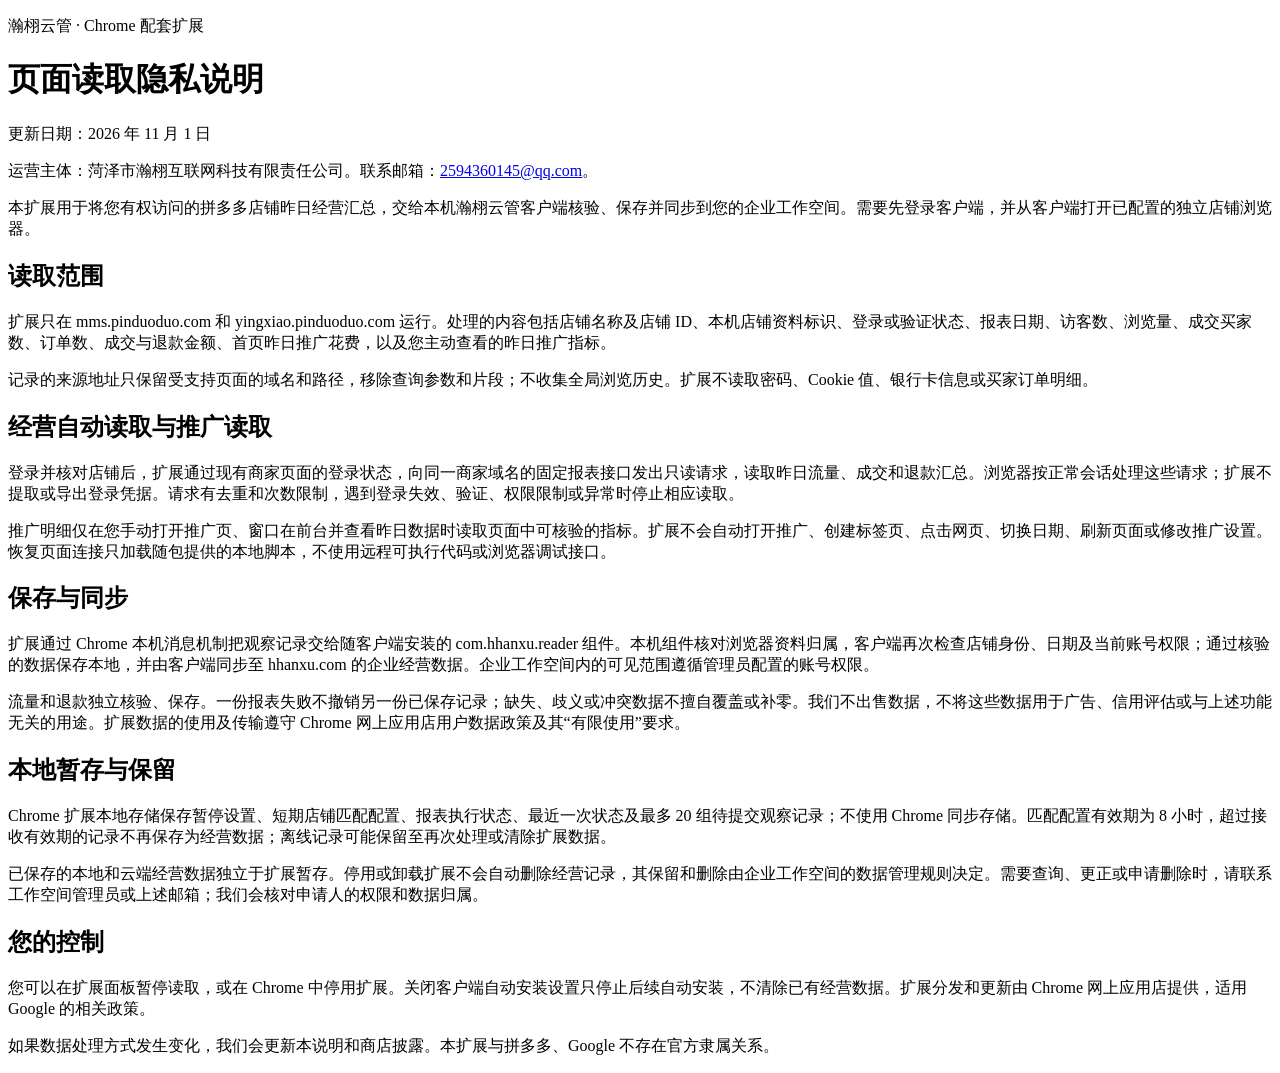
==== index.html @ edbb69ed "Publish existing public extension privacy notice" ====
<!doctype html>
<html lang="zh-CN"><head><meta charset="utf-8"><meta name="viewport" content="width=device-width,initial-scale=1"><title>瀚栩页面读取 · 隐私说明</title><link rel="stylesheet" href="reader-privacy.css"></head>
<body><main><p class="brand">瀚栩云管 · Chrome 配套扩展</p><h1>页面读取隐私说明</h1><p class="updated">更新日期：2026 年 11 月 1 日</p>
<p>运营主体：菏泽市瀚栩互联网科技有限责任公司。联系邮箱：<a href="mailto:2594360145@qq.com">2594360145@qq.com</a>。</p>
<p>本扩展用于将您有权访问的拼多多店铺昨日经营汇总，交给本机瀚栩云管客户端核验、保存并同步到您的企业工作空间。需要先登录客户端，并从客户端打开已配置的独立店铺浏览器。</p>
<h2>读取范围</h2><p>扩展只在 mms.pinduoduo.com 和 yingxiao.pinduoduo.com 运行。处理的内容包括店铺名称及店铺 ID、本机店铺资料标识、登录或验证状态、报表日期、访客数、浏览量、成交买家数、订单数、成交与退款金额、首页昨日推广花费，以及您主动查看的昨日推广指标。</p>
<p>记录的来源地址只保留受支持页面的域名和路径，移除查询参数和片段；不收集全局浏览历史。扩展不读取密码、Cookie 值、银行卡信息或买家订单明细。</p>
<h2>经营自动读取与推广读取</h2><p>登录并核对店铺后，扩展通过现有商家页面的登录状态，向同一商家域名的固定报表接口发出只读请求，读取昨日流量、成交和退款汇总。浏览器按正常会话处理这些请求；扩展不提取或导出登录凭据。请求有去重和次数限制，遇到登录失效、验证、权限限制或异常时停止相应读取。</p>
<p>推广明细仅在您手动打开推广页、窗口在前台并查看昨日数据时读取页面中可核验的指标。扩展不会自动打开推广、创建标签页、点击网页、切换日期、刷新页面或修改推广设置。恢复页面连接只加载随包提供的本地脚本，不使用远程可执行代码或浏览器调试接口。</p>
<h2>保存与同步</h2><p>扩展通过 Chrome 本机消息机制把观察记录交给随客户端安装的 com.hhanxu.reader 组件。本机组件核对浏览器资料归属，客户端再次检查店铺身份、日期及当前账号权限；通过核验的数据保存本地，并由客户端同步至 hhanxu.com 的企业经营数据。企业工作空间内的可见范围遵循管理员配置的账号权限。</p>
<p>流量和退款独立核验、保存。一份报表失败不撤销另一份已保存记录；缺失、歧义或冲突数据不擅自覆盖或补零。我们不出售数据，不将这些数据用于广告、信用评估或与上述功能无关的用途。扩展数据的使用及传输遵守 Chrome 网上应用店用户数据政策及其“有限使用”要求。</p>
<h2>本地暂存与保留</h2><p>Chrome 扩展本地存储保存暂停设置、短期店铺匹配配置、报表执行状态、最近一次状态及最多 20 组待提交观察记录；不使用 Chrome 同步存储。匹配配置有效期为 8 小时，超过接收有效期的记录不再保存为经营数据；离线记录可能保留至再次处理或清除扩展数据。</p>
<p>已保存的本地和云端经营数据独立于扩展暂存。停用或卸载扩展不会自动删除经营记录，其保留和删除由企业工作空间的数据管理规则决定。需要查询、更正或申请删除时，请联系工作空间管理员或上述邮箱；我们会核对申请人的权限和数据归属。</p>
<h2>您的控制</h2><p>您可以在扩展面板暂停读取，或在 Chrome 中停用扩展。关闭客户端自动安装设置只停止后续自动安装，不清除已有经营数据。扩展分发和更新由 Chrome 网上应用店提供，适用 Google 的相关政策。</p>
<p>如果数据处理方式发生变化，我们会更新本说明和商店披露。本扩展与拼多多、Google 不存在官方隶属关系。</p>
</main></body></html>
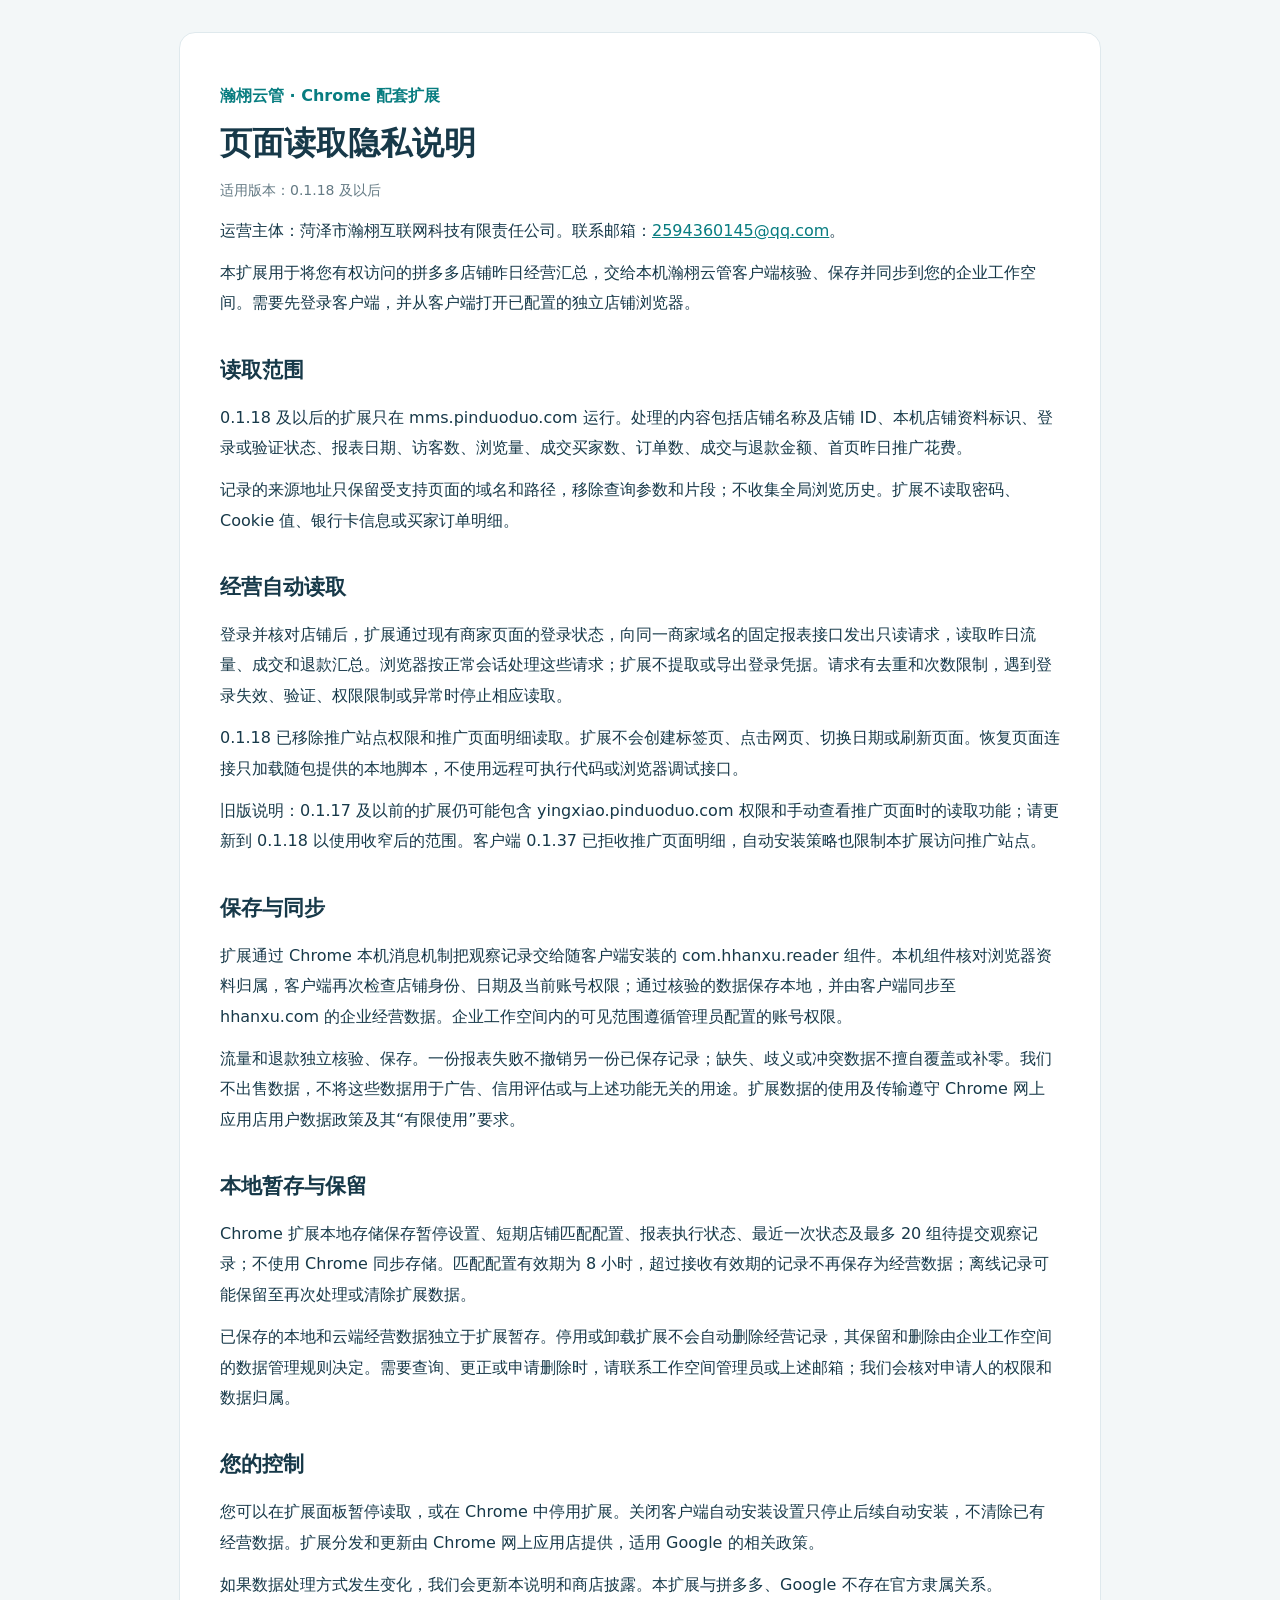
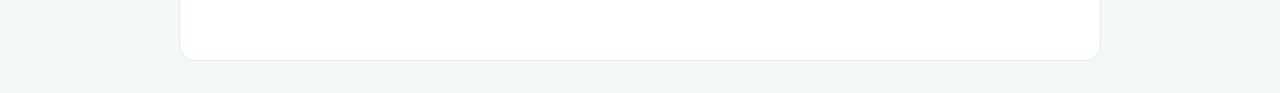
==== commit ccde3a4b: "Align reader privacy and example with merchant-only 0.1.18" ====
--- a/index.html
+++ b/index.html
@@ -1,16 +1,17 @@
-<!doctype html>
-<html lang="zh-CN"><head><meta charset="utf-8"><meta name="viewport" content="width=device-width,initial-scale=1"><title>瀚栩页面读取 · 隐私说明</title><link rel="stylesheet" href="reader-privacy.css"></head>
-<body><main><p class="brand">瀚栩云管 · Chrome 配套扩展</p><h1>页面读取隐私说明</h1><p class="updated">更新日期：2026 年 11 月 1 日</p>
-<p>运营主体：菏泽市瀚栩互联网科技有限责任公司。联系邮箱：<a href="mailto:2594360145@qq.com">2594360145@qq.com</a>。</p>
-<p>本扩展用于将您有权访问的拼多多店铺昨日经营汇总，交给本机瀚栩云管客户端核验、保存并同步到您的企业工作空间。需要先登录客户端，并从客户端打开已配置的独立店铺浏览器。</p>
-<h2>读取范围</h2><p>扩展只在 mms.pinduoduo.com 和 yingxiao.pinduoduo.com 运行。处理的内容包括店铺名称及店铺 ID、本机店铺资料标识、登录或验证状态、报表日期、访客数、浏览量、成交买家数、订单数、成交与退款金额、首页昨日推广花费，以及您主动查看的昨日推广指标。</p>
-<p>记录的来源地址只保留受支持页面的域名和路径，移除查询参数和片段；不收集全局浏览历史。扩展不读取密码、Cookie 值、银行卡信息或买家订单明细。</p>
-<h2>经营自动读取与推广读取</h2><p>登录并核对店铺后，扩展通过现有商家页面的登录状态，向同一商家域名的固定报表接口发出只读请求，读取昨日流量、成交和退款汇总。浏览器按正常会话处理这些请求；扩展不提取或导出登录凭据。请求有去重和次数限制，遇到登录失效、验证、权限限制或异常时停止相应读取。</p>
-<p>推广明细仅在您手动打开推广页、窗口在前台并查看昨日数据时读取页面中可核验的指标。扩展不会自动打开推广、创建标签页、点击网页、切换日期、刷新页面或修改推广设置。恢复页面连接只加载随包提供的本地脚本，不使用远程可执行代码或浏览器调试接口。</p>
-<h2>保存与同步</h2><p>扩展通过 Chrome 本机消息机制把观察记录交给随客户端安装的 com.hhanxu.reader 组件。本机组件核对浏览器资料归属，客户端再次检查店铺身份、日期及当前账号权限；通过核验的数据保存本地，并由客户端同步至 hhanxu.com 的企业经营数据。企业工作空间内的可见范围遵循管理员配置的账号权限。</p>
-<p>流量和退款独立核验、保存。一份报表失败不撤销另一份已保存记录；缺失、歧义或冲突数据不擅自覆盖或补零。我们不出售数据，不将这些数据用于广告、信用评估或与上述功能无关的用途。扩展数据的使用及传输遵守 Chrome 网上应用店用户数据政策及其“有限使用”要求。</p>
-<h2>本地暂存与保留</h2><p>Chrome 扩展本地存储保存暂停设置、短期店铺匹配配置、报表执行状态、最近一次状态及最多 20 组待提交观察记录；不使用 Chrome 同步存储。匹配配置有效期为 8 小时，超过接收有效期的记录不再保存为经营数据；离线记录可能保留至再次处理或清除扩展数据。</p>
-<p>已保存的本地和云端经营数据独立于扩展暂存。停用或卸载扩展不会自动删除经营记录，其保留和删除由企业工作空间的数据管理规则决定。需要查询、更正或申请删除时，请联系工作空间管理员或上述邮箱；我们会核对申请人的权限和数据归属。</p>
-<h2>您的控制</h2><p>您可以在扩展面板暂停读取，或在 Chrome 中停用扩展。关闭客户端自动安装设置只停止后续自动安装，不清除已有经营数据。扩展分发和更新由 Chrome 网上应用店提供，适用 Google 的相关政策。</p>
-<p>如果数据处理方式发生变化，我们会更新本说明和商店披露。本扩展与拼多多、Google 不存在官方隶属关系。</p>
-</main></body></html>
+<!doctype html>
+<html lang="zh-CN"><head><meta charset="utf-8"><meta name="viewport" content="width=device-width,initial-scale=1"><title>瀚栩页面读取 · 隐私说明</title><link rel="stylesheet" href="reader-privacy.css"></head>
+<body><main><p class="brand">瀚栩云管 · Chrome 配套扩展</p><h1>页面读取隐私说明</h1><p class="updated">适用版本：0.1.18 及以后</p>
+<p>运营主体：菏泽市瀚栩互联网科技有限责任公司。联系邮箱：<a href="mailto:2594360145@qq.com">2594360145@qq.com</a>。</p>
+<p>本扩展用于将您有权访问的拼多多店铺昨日经营汇总，交给本机瀚栩云管客户端核验、保存并同步到您的企业工作空间。需要先登录客户端，并从客户端打开已配置的独立店铺浏览器。</p>
+<h2>读取范围</h2><p>0.1.18 及以后的扩展只在 mms.pinduoduo.com 运行。处理的内容包括店铺名称及店铺 ID、本机店铺资料标识、登录或验证状态、报表日期、访客数、浏览量、成交买家数、订单数、成交与退款金额、首页昨日推广花费。</p>
+<p>记录的来源地址只保留受支持页面的域名和路径，移除查询参数和片段；不收集全局浏览历史。扩展不读取密码、Cookie 值、银行卡信息或买家订单明细。</p>
+<h2>经营自动读取</h2><p>登录并核对店铺后，扩展通过现有商家页面的登录状态，向同一商家域名的固定报表接口发出只读请求，读取昨日流量、成交和退款汇总。浏览器按正常会话处理这些请求；扩展不提取或导出登录凭据。请求有去重和次数限制，遇到登录失效、验证、权限限制或异常时停止相应读取。</p>
+<p>0.1.18 已移除推广站点权限和推广页面明细读取。扩展不会创建标签页、点击网页、切换日期或刷新页面。恢复页面连接只加载随包提供的本地脚本，不使用远程可执行代码或浏览器调试接口。</p>
+<p>旧版说明：0.1.17 及以前的扩展仍可能包含 yingxiao.pinduoduo.com 权限和手动查看推广页面时的读取功能；请更新到 0.1.18 以使用收窄后的范围。客户端 0.1.37 已拒收推广页面明细，自动安装策略也限制本扩展访问推广站点。</p>
+<h2>保存与同步</h2><p>扩展通过 Chrome 本机消息机制把观察记录交给随客户端安装的 com.hhanxu.reader 组件。本机组件核对浏览器资料归属，客户端再次检查店铺身份、日期及当前账号权限；通过核验的数据保存本地，并由客户端同步至 hhanxu.com 的企业经营数据。企业工作空间内的可见范围遵循管理员配置的账号权限。</p>
+<p>流量和退款独立核验、保存。一份报表失败不撤销另一份已保存记录；缺失、歧义或冲突数据不擅自覆盖或补零。我们不出售数据，不将这些数据用于广告、信用评估或与上述功能无关的用途。扩展数据的使用及传输遵守 Chrome 网上应用店用户数据政策及其“有限使用”要求。</p>
+<h2>本地暂存与保留</h2><p>Chrome 扩展本地存储保存暂停设置、短期店铺匹配配置、报表执行状态、最近一次状态及最多 20 组待提交观察记录；不使用 Chrome 同步存储。匹配配置有效期为 8 小时，超过接收有效期的记录不再保存为经营数据；离线记录可能保留至再次处理或清除扩展数据。</p>
+<p>已保存的本地和云端经营数据独立于扩展暂存。停用或卸载扩展不会自动删除经营记录，其保留和删除由企业工作空间的数据管理规则决定。需要查询、更正或申请删除时，请联系工作空间管理员或上述邮箱；我们会核对申请人的权限和数据归属。</p>
+<h2>您的控制</h2><p>您可以在扩展面板暂停读取，或在 Chrome 中停用扩展。关闭客户端自动安装设置只停止后续自动安装，不清除已有经营数据。扩展分发和更新由 Chrome 网上应用店提供，适用 Google 的相关政策。</p>
+<p>如果数据处理方式发生变化，我们会更新本说明和商店披露。本扩展与拼多多、Google 不存在官方隶属关系。</p>
+</main></body></html>
--- a/reader-privacy.css
+++ b/reader-privacy.css
@@ -0,0 +1 @@
+:root{color-scheme:light;font-family:system-ui,-apple-system,"Microsoft YaHei",sans-serif;color:#173949;background:#f3f7f8}body{margin:0}main{max-width:840px;margin:32px auto;padding:36px 40px 48px;background:white;border:1px solid #dfe9ed;border-radius:16px;line-height:1.9}h1{font-size:32px;line-height:1.3;margin:12px 0}h2{font-size:21px;margin:32px 0 10px}p{margin:12px 0}.brand{color:#087d80;font-weight:600}.updated{color:#647a84;font-size:14px}a{color:#087d80;overflow-wrap:anywhere}a:focus-visible{outline:3px solid #087d80;outline-offset:4px}@media(max-width:600px){main{margin:0;border:0;border-radius:0;padding:24px 20px}h1{font-size:27px}}
